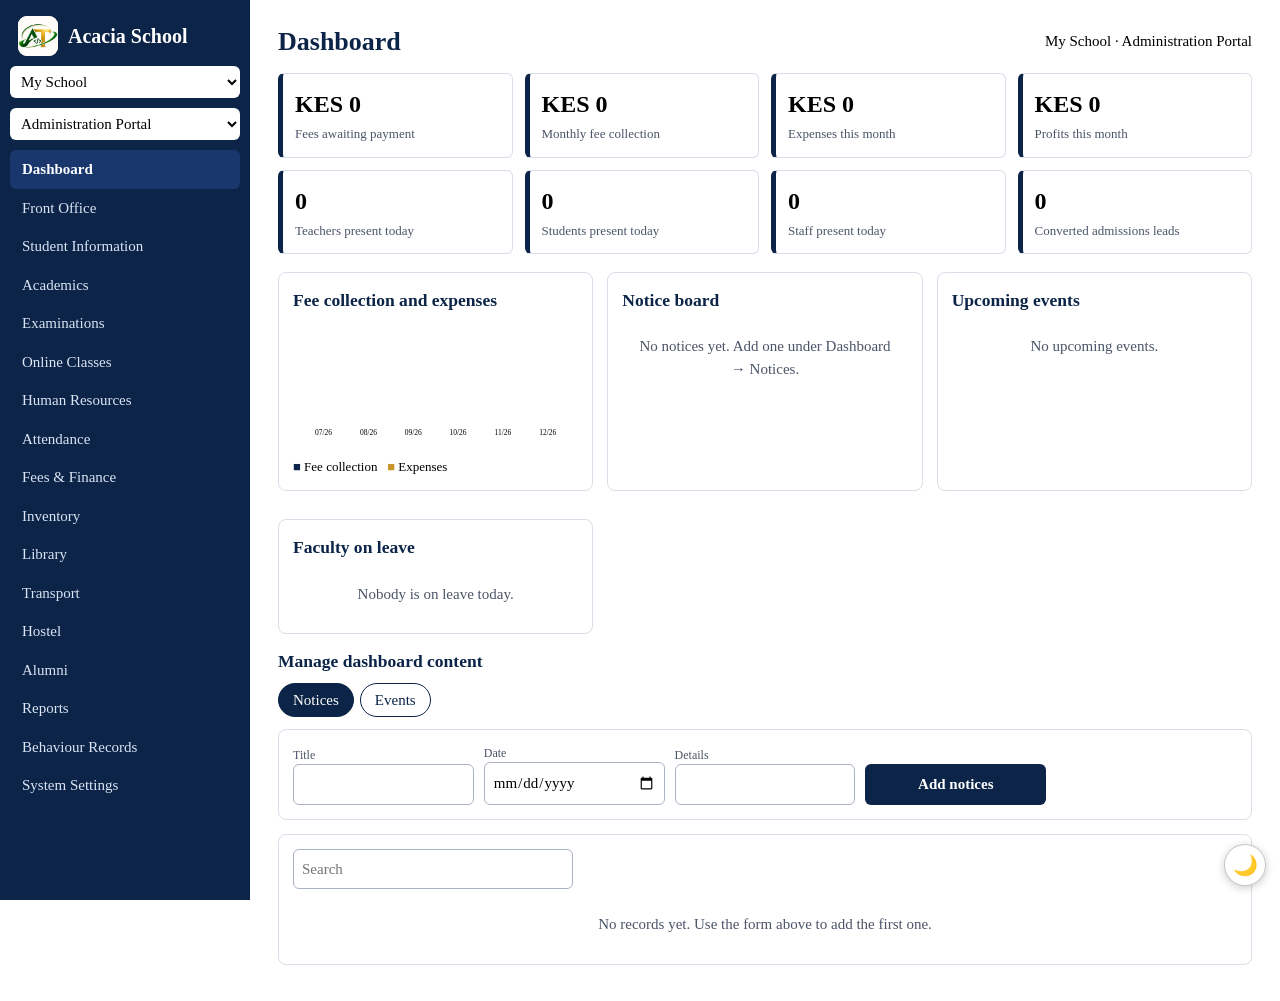
==== index.html @ 2871c280 "Add files via upload" ====
<!DOCTYPE html>
<html lang="en"><head><meta charset="utf-8"><title>Acacia School</title>
<meta name="viewport" content="width=device-width, initial-scale=1, viewport-fit=cover">
<link rel="icon" href="logo.png"><link rel="stylesheet" href="style.css"><script>window.ACACIA_APPEARANCE={sidebar:'nav',items:'nav button'};</script><script src="acacia-appearance.js"></script></head><body>
<div class="top"><b>Acacia School</b><button onclick="document.getElementById('nav').classList.toggle('open')">Menu</button></div>
<nav id="nav"></nav><main id="main"></main>
<script src="app.js"></script></body></html>
---- style.css ----
:root{color-scheme:light;--navy:#0b2447;--navy2:#19376d;--line:#d9dee8;--mute:#4a5568;--gold:#c9962b;--red:#a32b2b;--grn:#1d6b3d;box-sizing:border-box;padding-top:env(safe-area-inset-top,0px);padding-bottom:env(safe-area-inset-bottom,0px)}
*{box-sizing:border-box}html{scroll-padding-top:env(safe-area-inset-top,0px)}
body{margin:0;background:#fff;color:#000;font:15px/1.5 Cambria,Georgia,serif;display:flex;min-height:100vh}
nav{width:250px;background:var(--navy);color:#dbe4f5;padding:14px 10px;position:sticky;top:0;height:100vh;overflow:auto;flex:none}
.brand{color:#fff;font:700 20px Cambria,Georgia,serif;padding:2px 8px 10px}
nav select{width:100%;margin-bottom:10px;padding:7px;border-radius:6px;border:0;font:inherit}
nav button.m{display:block;width:100%;text-align:left;background:none;border:0;color:inherit;padding:8px 12px;border-radius:6px;font:inherit;cursor:pointer}
nav button.m:hover{background:#ffffff1c}nav button.on{background:var(--navy2);color:#fff;font-weight:700}
main{flex:1;min-width:0;padding:22px 28px}
.bar{display:flex;justify-content:space-between;gap:10px;flex-wrap:wrap;align-items:center;margin-bottom:12px}
h1{font-size:26px;margin:0;color:var(--navy)}h3{margin:0 0 8px;color:var(--navy)}
.grid{display:grid;grid-template-columns:repeat(auto-fill,minmax(200px,1fr));gap:12px;margin-bottom:18px}
.st{border:1px solid var(--line);border-left:5px solid var(--navy);border-radius:6px;padding:12px}
.st b{display:block;font-size:24px}.st span{color:var(--mute);font-size:13px}
.two{display:grid;grid-template-columns:repeat(auto-fit,minmax(300px,1fr));gap:14px}
.box{border:1px solid var(--line);border-radius:8px;padding:14px;margin-bottom:14px}
.tabs{display:flex;gap:6px;flex-wrap:wrap;margin-bottom:12px}
.tabs button{border:1px solid var(--navy);background:#fff;color:var(--navy);border-radius:99px;padding:5px 14px;font:inherit;cursor:pointer}
.tabs button.on{background:var(--navy);color:#fff}
form{display:grid;grid-template-columns:repeat(auto-fill,minmax(170px,1fr));gap:10px;align-items:end}
label{font-size:12px;color:var(--mute);display:block}
input,select{width:100%;padding:8px;border:1px solid #aab3c5;border-radius:6px;font:inherit;background:#fff;color:#000}
.btn{background:var(--navy);color:#fff;border:0;border-radius:6px;padding:9px 14px;font:inherit;font-weight:700;cursor:pointer}
.del{background:none;border:0;color:var(--red);cursor:pointer;font:inherit}
.wrap{overflow-x:auto}table{border-collapse:collapse;width:100%;min-width:520px}
th,td{text-align:left;padding:8px 10px;border-bottom:1px solid var(--line);white-space:nowrap}th{background:#f1f4fa;color:var(--navy);font-size:13px}
.empty{color:var(--mute);padding:14px;text-align:center}ul{margin:0;padding-left:18px}li{margin-bottom:4px}
.top{display:none}
@media(max-width:760px){body{display:block}nav{display:none;position:fixed;inset:0 18% 0 0;z-index:5;height:auto}nav.open{display:block}
.top{display:flex;justify-content:space-between;align-items:center;padding:10px 14px;background:var(--navy);color:#fff;position:sticky;top:0;z-index:4}
.top button{background:none;border:1px solid #fff8;color:#fff;border-radius:6px;padding:5px 10px}main{padding:16px}}
.brand img.logo{width:40px;height:40px;border-radius:9px;flex:none;background:#fdfcf8;object-fit:contain}
nav select option{color:#000 !important}
nav .brand{display:flex;align-items:center;gap:10px}
#themeBtn{position:fixed;right:14px;bottom:calc(14px + env(safe-area-inset-bottom,0px));z-index:40;width:42px;height:42px;border-radius:50%;border:1px solid rgba(128,128,128,.45);background:var(--panel,#fff);font-size:20px;line-height:1;cursor:pointer;box-shadow:0 2px 8px #0003}
html[data-theme=dark]{color-scheme:dark;--line:#2f3b52;--mute:#aab6cc}
html[data-theme=dark] body{background:#0f1726;color:#e8edf7}
html[data-theme=dark] h1,html[data-theme=dark] h3{color:#9db8ee}
html[data-theme=dark] input,html[data-theme=dark] select{background:#16213a;color:#e8edf7;border-color:#3a4864}
html[data-theme=dark] th{background:#1a2640;color:#9db8ee}
html[data-theme=dark] .tabs button{background:#0f1726;color:#9db8ee;border-color:#9db8ee}
html[data-theme=dark] .tabs button.on{background:#19376d;color:#fff;border-color:#19376d}
html[data-theme=dark] svg text{fill:#e8edf7}
html[data-theme=dark] svg rect[fill="#0b2447"]{fill:#6f94e0}
html[data-theme=dark] #themeBtn{background:#1f2937}
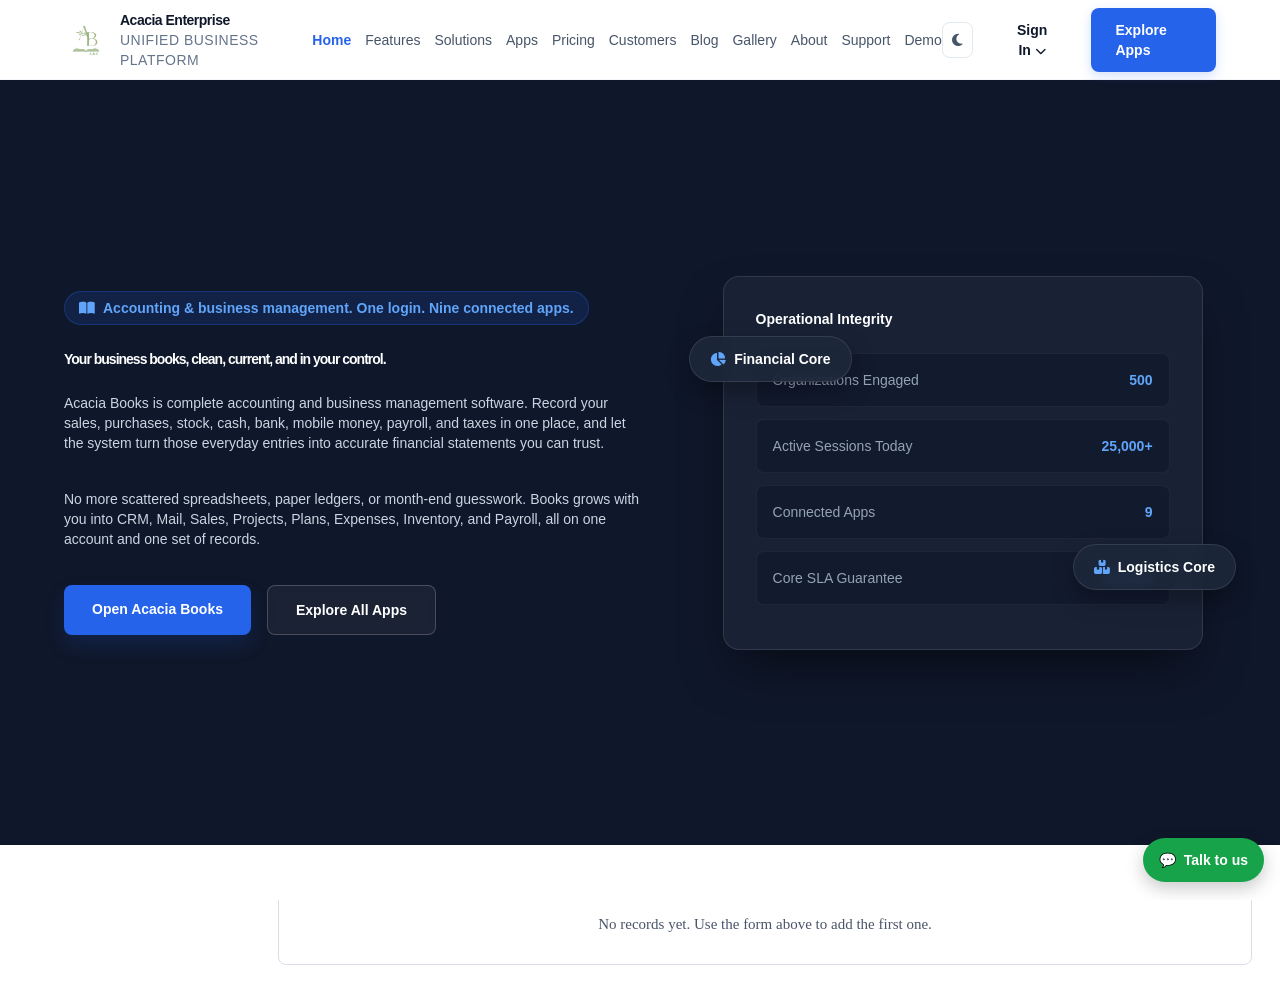
==== commit db1b0af3: "Add files via upload" ====
--- a/index.html
+++ b/index.html
@@ -4,4 +4,4 @@
 <link rel="icon" href="logo.png"><link rel="stylesheet" href="style.css"><script>window.ACACIA_APPEARANCE={sidebar:'nav',items:'nav button'};</script><script src="acacia-appearance.js"></script></head><body>
 <div class="top"><b>Acacia School</b><button onclick="document.getElementById('nav').classList.toggle('open')">Menu</button></div>
 <nav id="nav"></nav><main id="main"></main>
-<script src="app.js"></script></body></html>
+<script src="acacia-cloud.js"></script><script src="acacia-login.js"></script><script src="acacia-sidebar.js"></script><script src="app.js"></script></body></html>
--- a/style.css
+++ b/style.css
@@ -43,3 +43,5 @@
 html[data-theme=dark] svg text{fill:#e8edf7}
 html[data-theme=dark] svg rect[fill="#0b2447"]{fill:#6f94e0}
 html[data-theme=dark] #themeBtn{background:#1f2937}
+body.acxsb-on #themeBtn{right:11rem}body.acxsb-on #aclOut{right:calc(11rem + 50px)}
+@media(max-width:700px){body.acxsb-on #themeBtn{right:62px}body.acxsb-on #aclOut{right:112px}}
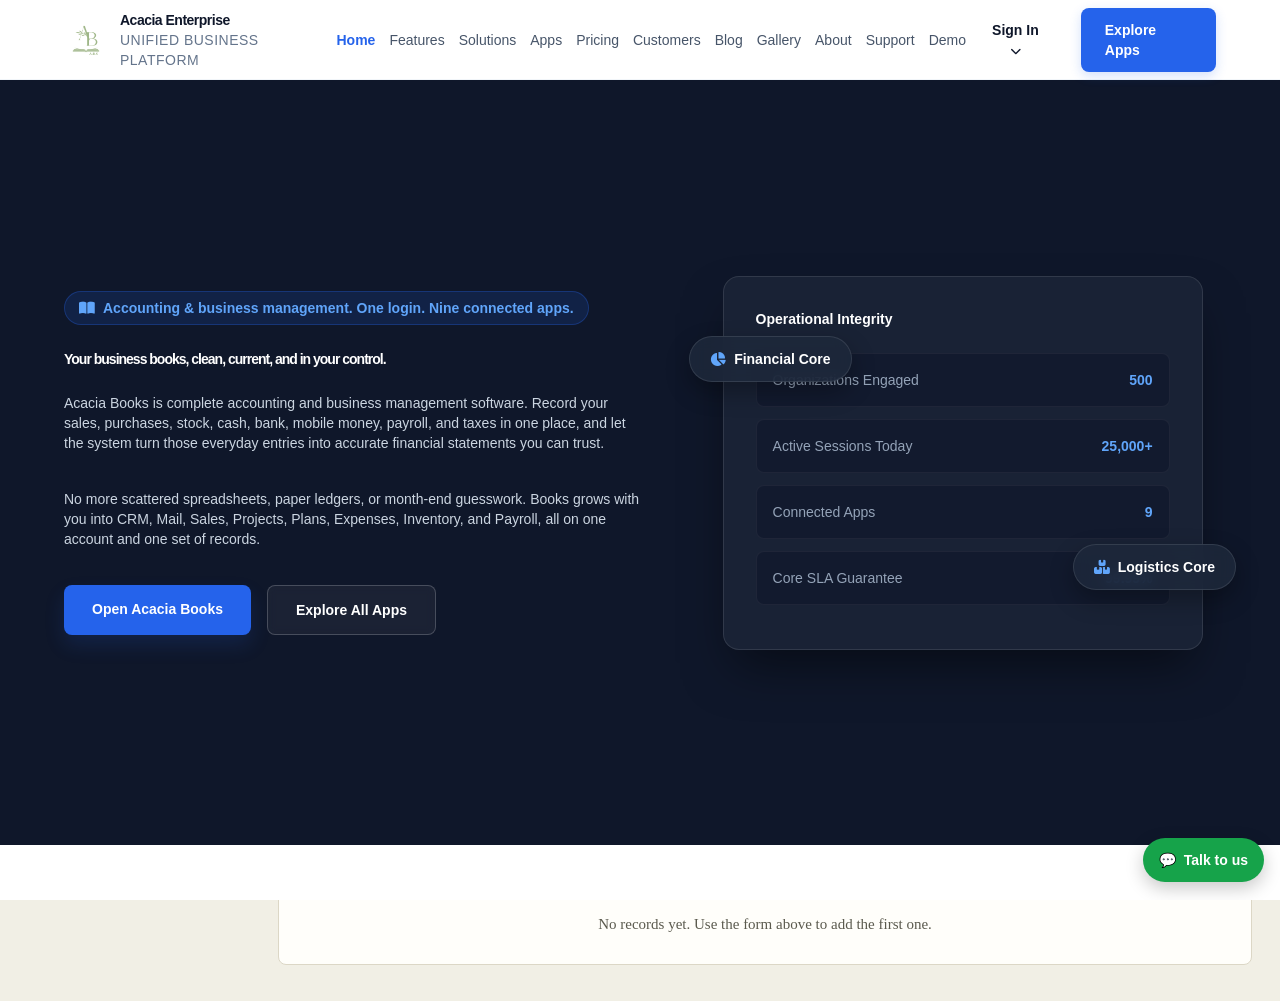
==== commit 37ad91ae: "Add files via upload" ====
--- a/index.html
+++ b/index.html
@@ -1,7 +1,9 @@
 <!DOCTYPE html>
-<html lang="en"><head><meta charset="utf-8"><title>Acacia School</title>
+<html lang="en"><head><script src="acacia-theme.js"></script><meta charset="utf-8"><title>Acacia School</title>
 <meta name="viewport" content="width=device-width, initial-scale=1, viewport-fit=cover">
 <link rel="icon" href="logo.png"><link rel="stylesheet" href="style.css"><script>window.ACACIA_APPEARANCE={sidebar:'nav',items:'nav button'};</script><script src="acacia-appearance.js"></script></head><body>
 <div class="top"><b>Acacia School</b><button onclick="document.getElementById('nav').classList.toggle('open')">Menu</button></div>
 <nav id="nav"></nav><main id="main"></main>
-<script src="acacia-cloud.js"></script><script src="acacia-login.js"></script><script src="acacia-sidebar.js"></script><script src="app.js"></script></body></html>
+<script src="acacia-cloud.js"></script><script src="acacia-login.js"></script><script src="acacia-sidebar.js"></script><script src="acacia-actions.js"></script><script src="acacia-settings.js"></script><script src="app.js"></script><script src="acacia-signout.js"></script>
+<script src="acacia-help.js"></script>
+</body></html>
--- a/style.css
+++ b/style.css
@@ -1,29 +1,29 @@
-:root{color-scheme:light;--navy:#0b2447;--navy2:#19376d;--line:#d9dee8;--mute:#4a5568;--gold:#c9962b;--red:#a32b2b;--grn:#1d6b3d;box-sizing:border-box;padding-top:env(safe-area-inset-top,0px);padding-bottom:env(safe-area-inset-bottom,0px)}
+:root{color-scheme:light;--navy:#16302A;--navy2:#1E4238;--line:#DCD7C6;--mute:#5B5A4E;--gold:#B98A2E;--red:#93412C;--grn:#2F6B45;--paper:#F1EFE5;--paper2:#E8E5D8;--card:#FFFEFA;--ink:#1C1B16;box-sizing:border-box;padding-top:env(safe-area-inset-top,0px);padding-bottom:env(safe-area-inset-bottom,0px)}
 *{box-sizing:border-box}html{scroll-padding-top:env(safe-area-inset-top,0px)}
-body{margin:0;background:#fff;color:#000;font:15px/1.5 Cambria,Georgia,serif;display:flex;min-height:100vh}
-nav{width:250px;background:var(--navy);color:#dbe4f5;padding:14px 10px;position:sticky;top:0;height:100vh;overflow:auto;flex:none}
-.brand{color:#fff;font:700 20px Cambria,Georgia,serif;padding:2px 8px 10px}
+body{margin:0;background:var(--paper);color:var(--ink);font:15px/1.5 Cambria,Georgia,serif;display:flex;min-height:100vh}
+nav{width:250px;background:var(--navy);color:#D6D2C0;padding:14px 10px;position:sticky;top:0;height:100vh;overflow:auto;flex:none}
+.brand{color:#F4E9C9;font:700 20px Cambria,Georgia,serif;padding:2px 8px 10px}
 nav select{width:100%;margin-bottom:10px;padding:7px;border-radius:6px;border:0;font:inherit}
 nav button.m{display:block;width:100%;text-align:left;background:none;border:0;color:inherit;padding:8px 12px;border-radius:6px;font:inherit;cursor:pointer}
-nav button.m:hover{background:#ffffff1c}nav button.on{background:var(--navy2);color:#fff;font-weight:700}
+nav button.m:hover{background:#ffffff1c}nav button.on{background:rgba(255,255,255,.08);box-shadow:inset 3px 0 0 var(--gold);color:#F7EFD8;font-weight:600}
 main{flex:1;min-width:0;padding:22px 28px}
 .bar{display:flex;justify-content:space-between;gap:10px;flex-wrap:wrap;align-items:center;margin-bottom:12px}
 h1{font-size:26px;margin:0;color:var(--navy)}h3{margin:0 0 8px;color:var(--navy)}
 .grid{display:grid;grid-template-columns:repeat(auto-fill,minmax(200px,1fr));gap:12px;margin-bottom:18px}
-.st{border:1px solid var(--line);border-left:5px solid var(--navy);border-radius:6px;padding:12px}
+.st{background:var(--card);border:1px solid var(--line);border-left:5px solid var(--navy);border-radius:6px;padding:12px}
 .st b{display:block;font-size:24px}.st span{color:var(--mute);font-size:13px}
 .two{display:grid;grid-template-columns:repeat(auto-fit,minmax(300px,1fr));gap:14px}
-.box{border:1px solid var(--line);border-radius:8px;padding:14px;margin-bottom:14px}
+.box{background:var(--card);border:1px solid var(--line);border-radius:8px;padding:14px;margin-bottom:14px}
 .tabs{display:flex;gap:6px;flex-wrap:wrap;margin-bottom:12px}
-.tabs button{border:1px solid var(--navy);background:#fff;color:var(--navy);border-radius:99px;padding:5px 14px;font:inherit;cursor:pointer}
+.tabs button{border:1px solid var(--navy);background:var(--card);color:var(--navy);border-radius:99px;padding:5px 14px;font:inherit;cursor:pointer}
 .tabs button.on{background:var(--navy);color:#fff}
 form{display:grid;grid-template-columns:repeat(auto-fill,minmax(170px,1fr));gap:10px;align-items:end}
 label{font-size:12px;color:var(--mute);display:block}
-input,select{width:100%;padding:8px;border:1px solid #aab3c5;border-radius:6px;font:inherit;background:#fff;color:#000}
-.btn{background:var(--navy);color:#fff;border:0;border-radius:6px;padding:9px 14px;font:inherit;font-weight:700;cursor:pointer}
+input,select{width:100%;padding:8px;border:1px solid #CFC9B4;border-radius:6px;font:inherit;background:var(--card);color:var(--ink)}
+.btn{background:var(--navy2);color:#fff;border:0;border-radius:6px;padding:9px 14px;font:inherit;font-weight:700;cursor:pointer}
 .del{background:none;border:0;color:var(--red);cursor:pointer;font:inherit}
 .wrap{overflow-x:auto}table{border-collapse:collapse;width:100%;min-width:520px}
-th,td{text-align:left;padding:8px 10px;border-bottom:1px solid var(--line);white-space:nowrap}th{background:#f1f4fa;color:var(--navy);font-size:13px}
+th,td{text-align:left;padding:8px 10px;border-bottom:1px solid var(--line);white-space:nowrap}th{background:var(--paper2);color:var(--navy);font-size:13px}
 .empty{color:var(--mute);padding:14px;text-align:center}ul{margin:0;padding-left:18px}li{margin-bottom:4px}
 .top{display:none}
 @media(max-width:760px){body{display:block}nav{display:none;position:fixed;inset:0 18% 0 0;z-index:5;height:auto}nav.open{display:block}
@@ -33,15 +33,14 @@
 nav select option{color:#000 !important}
 nav .brand{display:flex;align-items:center;gap:10px}
 #themeBtn{position:fixed;right:14px;bottom:calc(14px + env(safe-area-inset-bottom,0px));z-index:40;width:42px;height:42px;border-radius:50%;border:1px solid rgba(128,128,128,.45);background:var(--panel,#fff);font-size:20px;line-height:1;cursor:pointer;box-shadow:0 2px 8px #0003}
-html[data-theme=dark]{color-scheme:dark;--line:#2f3b52;--mute:#aab6cc}
-html[data-theme=dark] body{background:#0f1726;color:#e8edf7}
-html[data-theme=dark] h1,html[data-theme=dark] h3{color:#9db8ee}
-html[data-theme=dark] input,html[data-theme=dark] select{background:#16213a;color:#e8edf7;border-color:#3a4864}
-html[data-theme=dark] th{background:#1a2640;color:#9db8ee}
-html[data-theme=dark] .tabs button{background:#0f1726;color:#9db8ee;border-color:#9db8ee}
-html[data-theme=dark] .tabs button.on{background:#19376d;color:#fff;border-color:#19376d}
-html[data-theme=dark] svg text{fill:#e8edf7}
-html[data-theme=dark] svg rect[fill="#0b2447"]{fill:#6f94e0}
+html[data-theme=dark]{color-scheme:dark;--line:#33453C;--mute:#A9AF9E;--gold:#D9A441;--red:#D98F6F;--grn:#5FBE81;--paper:#141F1A;--paper2:#1B2822;--card:#1E2B25;--ink:#EDEAD9}
+html[data-theme=dark] h1,html[data-theme=dark] h3{color:#7FD9A8}
+html[data-theme=dark] input,html[data-theme=dark] select{background:#1B2822;color:#EDEAD9;border-color:#3F5348}
+html[data-theme=dark] th{background:#1B2822;color:#7FD9A8}
+html[data-theme=dark] .tabs button{background:#141F1A;color:#7FD9A8;border-color:#7FD9A8}
+html[data-theme=dark] .tabs button.on{background:#295A4C;color:#fff;border-color:#295A4C}
+html[data-theme=dark] svg text{fill:#EDEAD9}
+html[data-theme=dark] svg rect[fill="#16302A"]{fill:#5FBE81}
 html[data-theme=dark] #themeBtn{background:#1f2937}
 body.acxsb-on #themeBtn{right:11rem}body.acxsb-on #aclOut{right:calc(11rem + 50px)}
 @media(max-width:700px){body.acxsb-on #themeBtn{right:62px}body.acxsb-on #aclOut{right:112px}}
